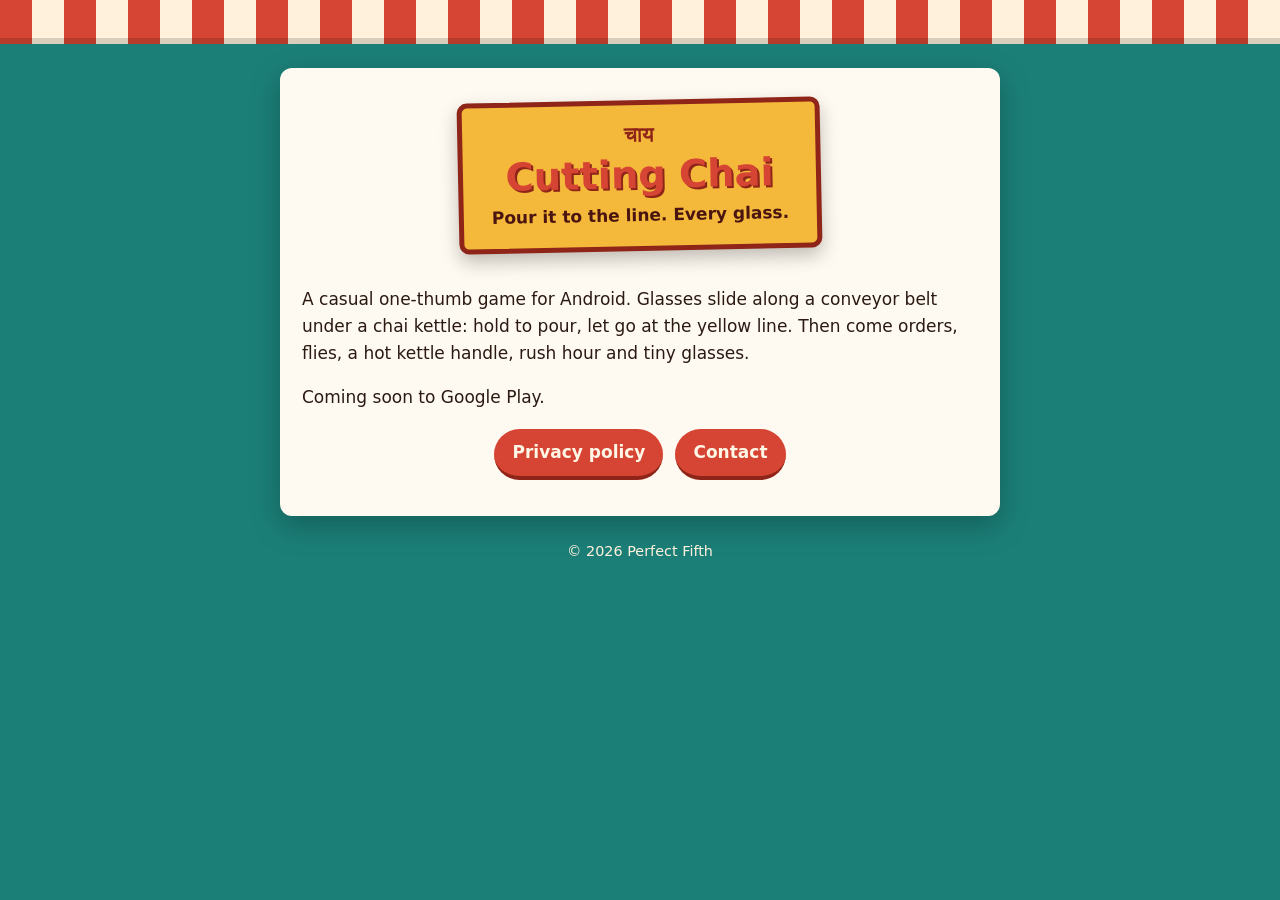
==== index.html @ 883c888c "Cutting Chai site: home page, privacy policy, app-ads.txt" ====
<!doctype html>
<html lang="en">
<head>
<meta charset="utf-8">
<meta name="viewport" content="width=device-width, initial-scale=1">
<title>Cutting Chai</title>
<meta name="description" content="Cutting Chai: pour it to the line, every glass. A casual one-thumb game for Android by Perfect Fifth.">
<link rel="stylesheet" href="style.css">
</head>
<body>
<header class="awning" aria-hidden="true"></header>
<main class="page home">
  <div class="sign">
    <p class="chai" lang="hi">चाय</p>
    <h1>Cutting Chai</h1>
    <p class="tag">Pour it to the line. Every glass.</p>
  </div>
  <p>A casual one-thumb game for Android. Glasses slide along a conveyor belt under a chai
  kettle: hold to pour, let go at the yellow line. Then come orders, flies, a hot kettle handle,
  rush hour and tiny glasses.</p>
  <p>Coming soon to Google Play.</p>
  <nav class="links">
    <a href="privacy.html">Privacy policy</a>
    <a href="mailto:akshatmahajan1499@gmail.com">Contact</a>
  </nav>
</main>
<footer class="foot">© 2026 Perfect Fifth</footer>
</body>
</html>
---- style.css ----
/* Cutting Chai site: the stall's colours (turquoise wall, red/cream awning, mustard sign). */
:root {
  --wall: #1b7f78;
  --paper: #fffaf1;
  --ink: #2b1a14;
  --muted: #6b5a52;
  --red: #d64533;
  --red-deep: #8f2519;
  --cream: #fff1dc;
  --sign: #f4b93a;
  --link: #8f2519;
}
@media (prefers-color-scheme: dark) {
  :root {
    --paper: #1d1714;
    --ink: #f3e9df;
    --muted: #b8a89d;
    --link: #f4b93a;
  }
}
* { box-sizing: border-box; }
body {
  margin: 0;
  background: var(--wall);
  color: var(--ink);
  font: 17px/1.6 system-ui, -apple-system, "Segoe UI", Roboto, sans-serif;
}
.awning {
  height: 44px;
  background: repeating-linear-gradient(90deg, var(--red) 0 32px, var(--cream) 32px 64px);
  border-bottom: 6px solid rgba(0, 0, 0, 0.15);
}
.page {
  max-width: 720px;
  margin: 24px auto;
  padding: 28px 22px 36px;
  background: var(--paper);
  border-radius: 12px;
  box-shadow: 0 10px 30px rgba(0, 0, 0, 0.25);
}
@media (max-width: 760px) {
  .page { margin: 16px; padding: 22px 18px 30px; }
}
h1 { font-size: 1.9rem; line-height: 1.2; margin: 0.2em 0 0.1em; color: var(--red-deep); }
h2 { font-size: 1.2rem; margin: 1.8em 0 0.4em; color: var(--red-deep); }
@media (prefers-color-scheme: dark) { h1, h2 { color: var(--sign); } }
p, li { overflow-wrap: anywhere; }
ul { padding-left: 1.3em; }
li { margin: 0.3em 0; }
a { color: var(--link); }
.meta { color: var(--muted); margin-top: 0; }
.summary { background: rgba(244, 185, 58, 0.18); border-left: 4px solid var(--sign); padding: 10px 14px; border-radius: 6px; }
.back { margin: 0; font-size: 0.95rem; }
.foot { text-align: center; color: var(--cream); font-size: 0.9rem; padding: 0 16px 28px; }

/* Home page: the shop sign */
.home { text-align: center; }
.sign {
  display: inline-block;
  background: var(--sign);
  border: 5px solid var(--red-deep);
  border-radius: 10px;
  padding: 14px 28px 16px;
  margin: 4px 0 18px;
  transform: rotate(-1.2deg);
  box-shadow: 0 8px 18px rgba(0, 0, 0, 0.25);
}
.sign .chai { margin: 0; color: var(--red-deep); font-weight: 800; font-size: 1.3rem; }
.sign h1 { margin: 0; color: var(--red); font-size: 2.4rem; text-shadow: 2px 2px 0 var(--red-deep); }
.sign .tag { margin: 4px 0 0; color: #4a1410; font-weight: 600; }
.home > p { text-align: left; }
.links { display: flex; gap: 12px; justify-content: center; flex-wrap: wrap; margin-top: 18px; }
.links a {
  display: inline-block; padding: 10px 18px; border-radius: 999px;
  background: var(--red); color: #fff6e6; text-decoration: none; font-weight: 700;
  border-bottom: 4px solid var(--red-deep);
}
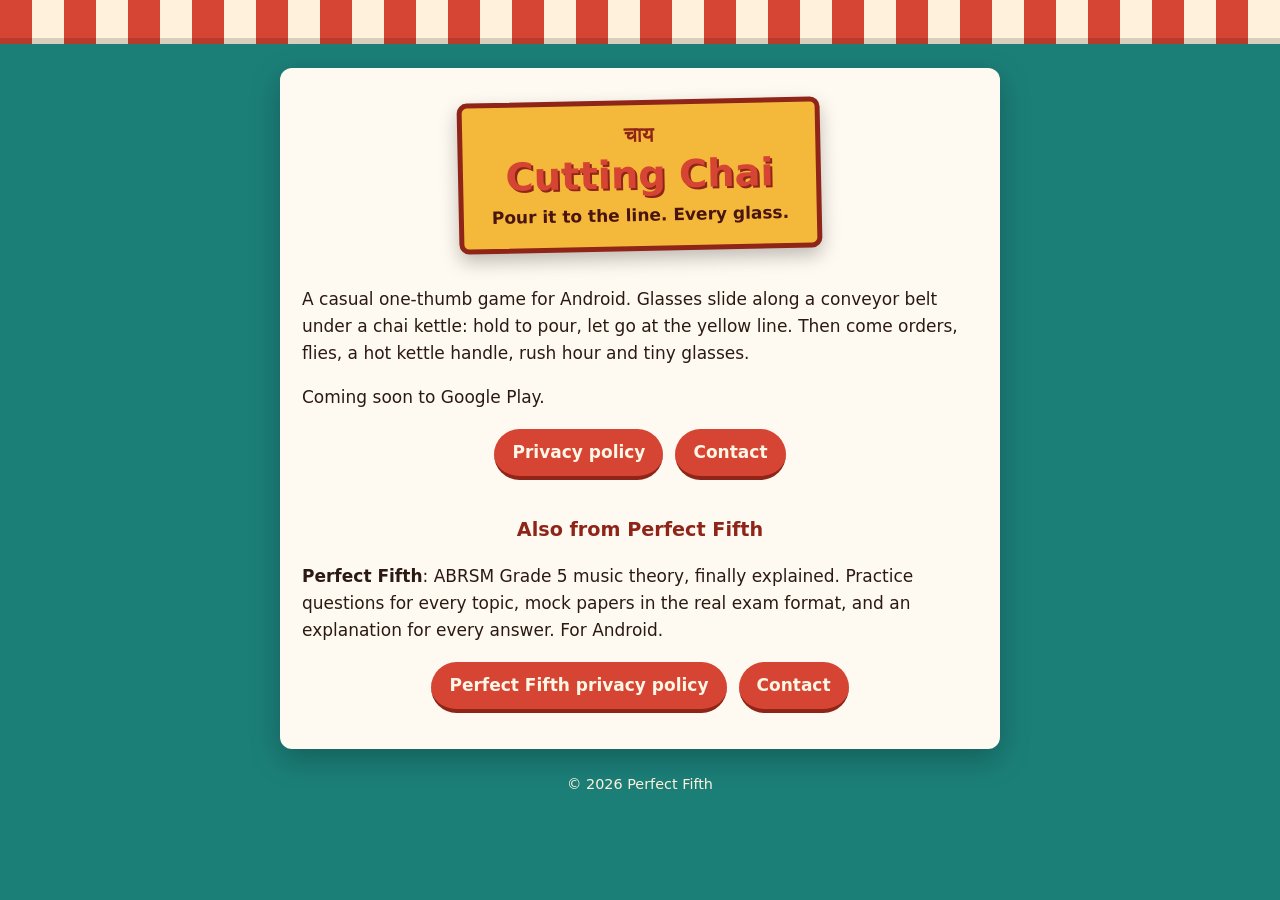
==== commit ef4aea2d: "Home page: add Perfect Fifth and a link to its privacy policy Co-Authored-By: Claude Opus 5.5 <norep" ====
--- a/index.html
+++ b/index.html
@@ -23,6 +23,14 @@
     <a href="privacy.html">Privacy policy</a>
     <a href="mailto:akshatmahajan1499@gmail.com">Contact</a>
   </nav>
+  <h2>Also from Perfect Fifth</h2>
+  <p><strong>Perfect Fifth</strong>: ABRSM Grade 5 music theory, finally explained. Practice
+  questions for every topic, mock papers in the real exam format, and an explanation for every
+  answer. For Android.</p>
+  <nav class="links">
+    <a href="perfect-fifth/privacy.html">Perfect Fifth privacy policy</a>
+    <a href="mailto:perfect.fifth.2026@gmail.com">Contact</a>
+  </nav>
 </main>
 <footer class="foot">© 2026 Perfect Fifth</footer>
 </body>
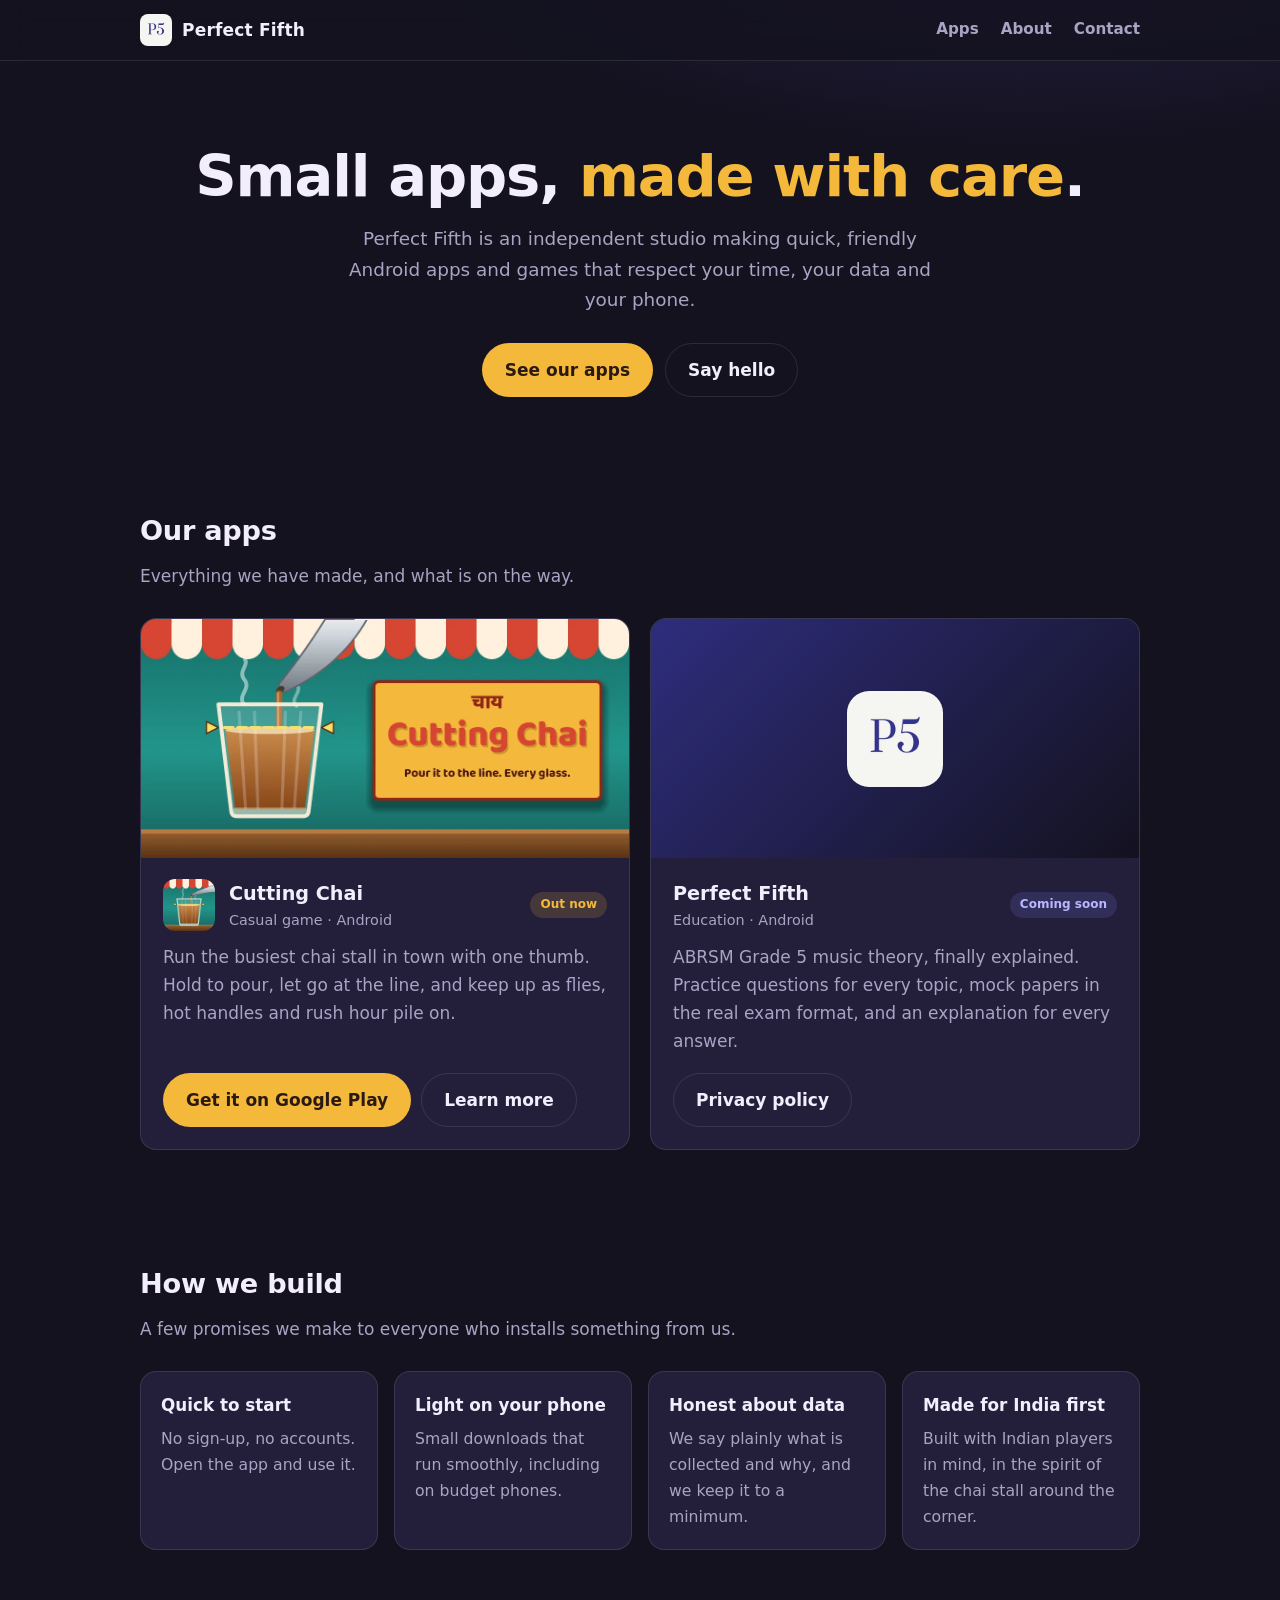
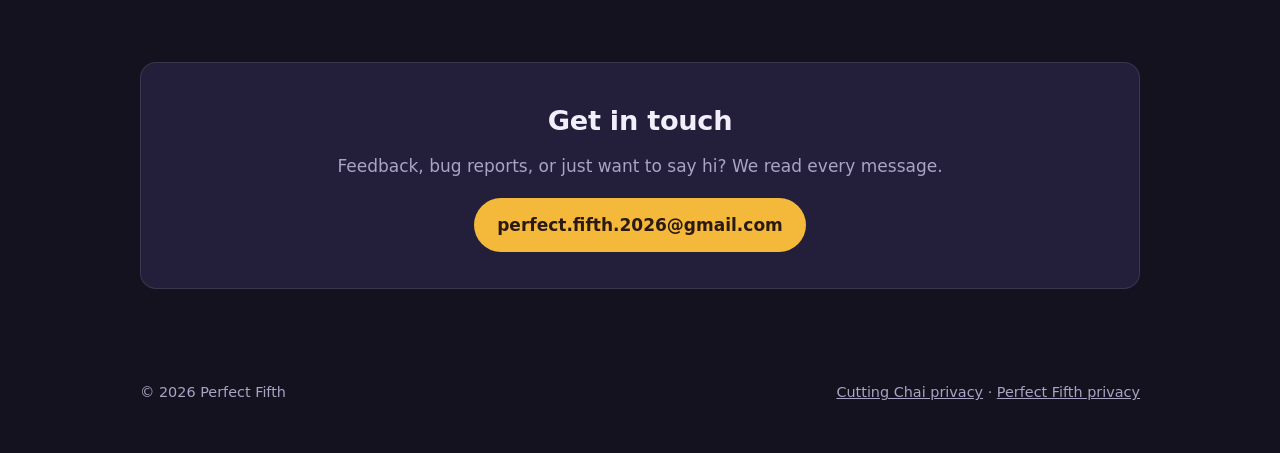
==== commit 458fdb3d: "Studio home page, Cutting Chai page with screenshots, project contact email" ====
--- a/index.html
+++ b/index.html
@@ -3,35 +3,116 @@
 <head>
 <meta charset="utf-8">
 <meta name="viewport" content="width=device-width, initial-scale=1">
-<title>Cutting Chai</title>
-<meta name="description" content="Cutting Chai: pour it to the line, every glass. A casual one-thumb game for Android by Perfect Fifth.">
-<link rel="stylesheet" href="style.css">
+<title>Perfect Fifth: apps and games for Android</title>
+<meta name="description" content="Perfect Fifth makes small, polished Android apps and games. Home of Cutting Chai, a one-thumb chai stall game, and Perfect Fifth, ABRSM Grade 5 music theory.">
+<meta property="og:title" content="Perfect Fifth: apps and games for Android">
+<meta property="og:description" content="Small, polished Android apps and games. Out now: Cutting Chai.">
+<meta property="og:image" content="https://akshat3112-ai.github.io/cutting-chai/feature.webp">
+<link rel="icon" href="perfect-fifth/favicon.png">
+<link rel="stylesheet" href="site.css">
 </head>
 <body>
-<header class="awning" aria-hidden="true"></header>
-<main class="page home">
-  <div class="sign">
-    <p class="chai" lang="hi">चाय</p>
-    <h1>Cutting Chai</h1>
-    <p class="tag">Pour it to the line. Every glass.</p>
+<header class="top">
+  <div class="wrap">
+    <a class="logo" href="./"><img src="perfect-fifth/logo-256.webp" alt="" width="32" height="32">Perfect Fifth</a>
+    <nav aria-label="Main">
+      <a href="#apps">Apps</a>
+      <a href="#about">About</a>
+      <a href="#contact">Contact</a>
+    </nav>
   </div>
-  <p>A casual one-thumb game for Android. Glasses slide along a conveyor belt under a chai
-  kettle: hold to pour, let go at the yellow line. Then come orders, flies, a hot kettle handle,
-  rush hour and tiny glasses.</p>
-  <p>Coming soon to Google Play.</p>
-  <nav class="links">
-    <a href="privacy.html">Privacy policy</a>
-    <a href="mailto:akshatmahajan1499@gmail.com">Contact</a>
-  </nav>
-  <h2>Also from Perfect Fifth</h2>
-  <p><strong>Perfect Fifth</strong>: ABRSM Grade 5 music theory, finally explained. Practice
-  questions for every topic, mock papers in the real exam format, and an explanation for every
-  answer. For Android.</p>
-  <nav class="links">
-    <a href="perfect-fifth/privacy.html">Perfect Fifth privacy policy</a>
-    <a href="mailto:perfect.fifth.2026@gmail.com">Contact</a>
-  </nav>
+</header>
+
+<main>
+  <section class="hero">
+    <div class="wrap">
+      <h1>Small apps, <em>made with care</em>.</h1>
+      <p>Perfect Fifth is an independent studio making quick, friendly Android apps and games that
+      respect your time, your data and your phone.</p>
+      <div class="btns">
+        <a class="btn primary" href="#apps">See our apps</a>
+        <a class="btn ghost" href="#contact">Say hello</a>
+      </div>
+    </div>
+  </section>
+
+  <section id="apps">
+    <div class="wrap">
+      <h2>Our apps</h2>
+      <p class="lead">Everything we have made, and what is on the way.</p>
+      <div class="apps">
+
+        <article class="app">
+          <div class="cover"><img src="cutting-chai/feature.webp" alt="Cutting Chai: a glass of chai being poured to the line" width="1024" height="500" loading="lazy"></div>
+          <div class="body">
+            <div class="row">
+              <img src="cutting-chai/icon.webp" alt="" width="52" height="52" loading="lazy">
+              <div>
+                <h3>Cutting Chai</h3>
+                <p class="sub">Casual game · Android</p>
+              </div>
+              <span class="pill" style="margin-left:auto">Out now</span>
+            </div>
+            <p>Run the busiest chai stall in town with one thumb. Hold to pour, let go at the line,
+            and keep up as flies, hot handles and rush hour pile on.</p>
+            <div class="actions">
+              <a class="btn primary" href="https://play.google.com/store/apps/details?id=com.perfectfifth.cuttingchai">Get it on Google Play</a>
+              <a class="btn ghost" href="cutting-chai/">Learn more</a>
+            </div>
+          </div>
+        </article>
+
+        <article class="app">
+          <div class="cover plain"><img src="perfect-fifth/logo-256.webp" alt="" width="96" height="96" loading="lazy"></div>
+          <div class="body">
+            <div class="row">
+              <div>
+                <h3>Perfect Fifth</h3>
+                <p class="sub">Education · Android</p>
+              </div>
+              <span class="pill soon" style="margin-left:auto">Coming soon</span>
+            </div>
+            <p>ABRSM Grade 5 music theory, finally explained. Practice questions for every topic,
+            mock papers in the real exam format, and an explanation for every answer.</p>
+            <div class="actions">
+              <a class="btn ghost" href="perfect-fifth/privacy.html">Privacy policy</a>
+            </div>
+          </div>
+        </article>
+
+      </div>
+    </div>
+  </section>
+
+  <section id="about">
+    <div class="wrap">
+      <h2>How we build</h2>
+      <p class="lead">A few promises we make to everyone who installs something from us.</p>
+      <div class="values">
+        <div class="value"><h3>Quick to start</h3><p>No sign-up, no accounts. Open the app and use it.</p></div>
+        <div class="value"><h3>Light on your phone</h3><p>Small downloads that run smoothly, including on budget phones.</p></div>
+        <div class="value"><h3>Honest about data</h3><p>We say plainly what is collected and why, and we keep it to a minimum.</p></div>
+        <div class="value"><h3>Made for India first</h3><p>Built with Indian players in mind, in the spirit of the chai stall around the corner.</p></div>
+      </div>
+    </div>
+  </section>
+
+  <section id="contact">
+    <div class="wrap">
+      <div class="contact">
+        <h2>Get in touch</h2>
+        <p>Feedback, bug reports, or just want to say hi? We read every message.</p>
+        <a class="btn primary" href="mailto:perfect.fifth.2026@gmail.com">perfect.fifth.2026@gmail.com</a>
+      </div>
+    </div>
+  </section>
 </main>
-<footer class="foot">© 2026 Perfect Fifth</footer>
+
+<footer>
+  <div class="wrap">
+    <span>© 2026 Perfect Fifth</span>
+    <span><a href="privacy.html">Cutting Chai privacy</a> · <a href="perfect-fifth/privacy.html">Perfect Fifth privacy</a></span>
+  </div>
+</footer>
 </body>
 </html>
--- a/site.css
+++ b/site.css
@@ -0,0 +1,117 @@
+/* Perfect Fifth studio site. Shared by the studio home page and each app's page.
+   Privacy pages keep their own style files so the policy URLs never change look under Play's feet. */
+:root {
+  --bg: #14121f;
+  --bg-2: #1c1930;
+  --card: #231f3b;
+  --line: rgba(255, 255, 255, 0.1);
+  --text: #f2eefc;
+  --muted: #a9a3c4;
+  --accent: #f4b93a;      /* the chai-stall mustard, our one warm colour */
+  --accent-ink: #2b1a14;
+  --indigo: #6f6ad8;
+  --radius: 16px;
+  --max: 1040px;
+}
+* { box-sizing: border-box; }
+html { scroll-behavior: smooth; }
+body {
+  margin: 0;
+  background: radial-gradient(1200px 600px at 80% -10%, #2a2552 0%, transparent 60%), var(--bg);
+  color: var(--text);
+  font: 17px/1.65 system-ui, -apple-system, "Segoe UI", Roboto, "Helvetica Neue", sans-serif;
+  -webkit-font-smoothing: antialiased;
+}
+img { max-width: 100%; height: auto; display: block; }
+a { color: var(--accent); }
+.wrap { max-width: var(--max); margin: 0 auto; padding: 0 20px; }
+
+/* top bar */
+.top { position: sticky; top: 0; z-index: 10; backdrop-filter: blur(12px); background: rgba(20, 18, 31, 0.78); border-bottom: 1px solid var(--line); }
+.top .wrap { display: flex; align-items: center; justify-content: space-between; height: 60px; }
+.logo { display: flex; align-items: center; gap: 10px; color: var(--text); text-decoration: none; font-weight: 700; letter-spacing: 0.2px; }
+.logo img { width: 32px; height: 32px; border-radius: 8px; }
+.top nav { display: flex; gap: 22px; }
+.top nav a { color: var(--muted); text-decoration: none; font-size: 0.95rem; font-weight: 600; }
+.top nav a:hover { color: var(--text); }
+@media (max-width: 520px) { .top nav { gap: 14px; } .top nav a { font-size: 0.88rem; } }
+
+/* hero */
+.hero { padding: 84px 0 56px; text-align: center; }
+.hero h1 { font-size: clamp(2.2rem, 6vw, 3.6rem); line-height: 1.1; margin: 0 0 16px; letter-spacing: -0.02em; }
+.hero h1 em { font-style: normal; color: var(--accent); }
+.hero p { max-width: 620px; margin: 0 auto 28px; color: var(--muted); font-size: 1.15rem; }
+
+/* buttons */
+.btn { display: inline-block; padding: 12px 22px; border-radius: 999px; font-weight: 700; text-decoration: none; border: 1px solid transparent; }
+.btn.primary { background: var(--accent); color: var(--accent-ink); }
+.btn.primary:hover { filter: brightness(1.08); }
+.btn.ghost { border-color: var(--line); color: var(--text); }
+.btn.ghost:hover { background: rgba(255, 255, 255, 0.06); }
+.btns { display: flex; gap: 12px; justify-content: center; flex-wrap: wrap; }
+
+/* sections */
+section { padding: 56px 0; }
+h2 { font-size: 1.7rem; margin: 0 0 8px; letter-spacing: -0.01em; }
+.lead { color: var(--muted); margin: 0 0 28px; max-width: 640px; }
+
+/* app cards */
+.apps { display: grid; grid-template-columns: repeat(auto-fit, minmax(300px, 1fr)); gap: 20px; }
+.app { background: var(--card); border: 1px solid var(--line); border-radius: var(--radius); overflow: hidden; display: flex; flex-direction: column; }
+.app .cover { aspect-ratio: 1024 / 500; background: var(--bg-2); }
+.app .cover img { width: 100%; height: 100%; object-fit: cover; }
+.app .cover.plain { display: grid; place-items: center; background: linear-gradient(135deg, #2e2d7d, #14121f); }
+.app .cover.plain img { width: 96px; height: 96px; border-radius: 22px; }
+.app .body { padding: 20px 22px 22px; display: flex; flex-direction: column; gap: 10px; flex: 1; }
+.app .row { display: flex; align-items: center; gap: 14px; }
+.app .row img { width: 52px; height: 52px; border-radius: 12px; }
+.app h3 { margin: 0; font-size: 1.2rem; }
+.app .sub { margin: 0; color: var(--muted); font-size: 0.9rem; }
+.app p { margin: 0; color: var(--muted); }
+.app .actions { margin-top: auto; padding-top: 8px; display: flex; gap: 10px; flex-wrap: wrap; }
+.pill { display: inline-block; font-size: 0.75rem; font-weight: 700; padding: 3px 10px; border-radius: 999px; background: rgba(244, 185, 58, 0.16); color: var(--accent); }
+.pill.soon { background: rgba(111, 106, 216, 0.2); color: #b9b6ff; }
+
+/* about + values */
+.values { display: grid; grid-template-columns: repeat(auto-fit, minmax(220px, 1fr)); gap: 16px; }
+.value { background: var(--card); border: 1px solid var(--line); border-radius: var(--radius); padding: 20px; }
+.value h3 { margin: 0 0 6px; font-size: 1.05rem; }
+.value p { margin: 0; color: var(--muted); font-size: 0.98rem; }
+
+/* screenshot strip */
+.shots { display: flex; gap: 16px; overflow-x: auto; padding: 4px 20px 18px; margin: 0 -20px; scroll-snap-type: x mandatory; scroll-padding-left: 20px; }
+.shots figure { margin: 0; flex: 0 0 auto; width: 220px; scroll-snap-align: start; }
+.shots img { width: 220px; height: auto; aspect-ratio: 9 / 16; object-fit: cover; border-radius: 22px; border: 1px solid var(--line); background: var(--card); }
+.shots figcaption { color: var(--muted); font-size: 0.85rem; margin-top: 8px; text-align: center; }
+@media (min-width: 900px) { .shots figure, .shots img { width: 236px; } }
+
+/* feature list */
+.features { display: grid; grid-template-columns: repeat(auto-fit, minmax(260px, 1fr)); gap: 16px; }
+.feature { background: var(--card); border: 1px solid var(--line); border-radius: var(--radius); padding: 18px 20px; }
+.feature .em { font-size: 1.6rem; line-height: 1; }
+.feature h3 { margin: 8px 0 4px; font-size: 1.05rem; }
+.feature h3 .pill { margin-left: 6px; vertical-align: middle; white-space: nowrap; }
+.feature p { margin: 0; color: var(--muted); font-size: 0.97rem; }
+
+/* game page hero */
+.game-hero { display: grid; grid-template-columns: 1.1fr 1fr; gap: 36px; align-items: center; padding: 56px 0 24px; }
+.game-hero .titlebox { display: flex; align-items: center; gap: 16px; margin-bottom: 14px; }
+.game-hero .titlebox img { width: 76px; height: 76px; border-radius: 18px; box-shadow: 0 6px 20px rgba(0, 0, 0, 0.4); }
+.game-hero h1 { margin: 0; font-size: clamp(2rem, 5vw, 2.8rem); line-height: 1.1; }
+.game-hero .by { margin: 0; color: var(--muted); }
+.game-hero p.tag { color: var(--text); font-size: 1.2rem; margin: 0 0 12px; }
+.game-hero p.desc { color: var(--muted); margin: 0 0 22px; }
+.game-hero .feature-img { border-radius: var(--radius); border: 1px solid var(--line); box-shadow: 0 16px 50px rgba(0, 0, 0, 0.45); }
+@media (max-width: 800px) { .game-hero { grid-template-columns: 1fr; } .game-hero .btns { justify-content: flex-start; } }
+.facts { display: flex; gap: 10px; flex-wrap: wrap; margin: 0 0 22px; padding: 0; list-style: none; }
+.facts li { margin: 0; padding: 4px 12px; border-radius: 999px; border: 1px solid var(--line); color: var(--muted); font-size: 0.88rem; }
+
+/* contact + footer */
+.contact { text-align: center; background: var(--card); border: 1px solid var(--line); border-radius: var(--radius); padding: 36px 20px; }
+.contact p { color: var(--muted); margin: 0 0 18px; }
+footer { padding: 36px 0 48px; color: var(--muted); font-size: 0.9rem; }
+footer .wrap { display: flex; justify-content: space-between; gap: 12px; flex-wrap: wrap; }
+footer a { color: var(--muted); }
+footer a:hover { color: var(--text); }
+:focus-visible { outline: 3px solid var(--accent); outline-offset: 3px; border-radius: 6px; }
+@media (prefers-reduced-motion: reduce) { html { scroll-behavior: auto; } }
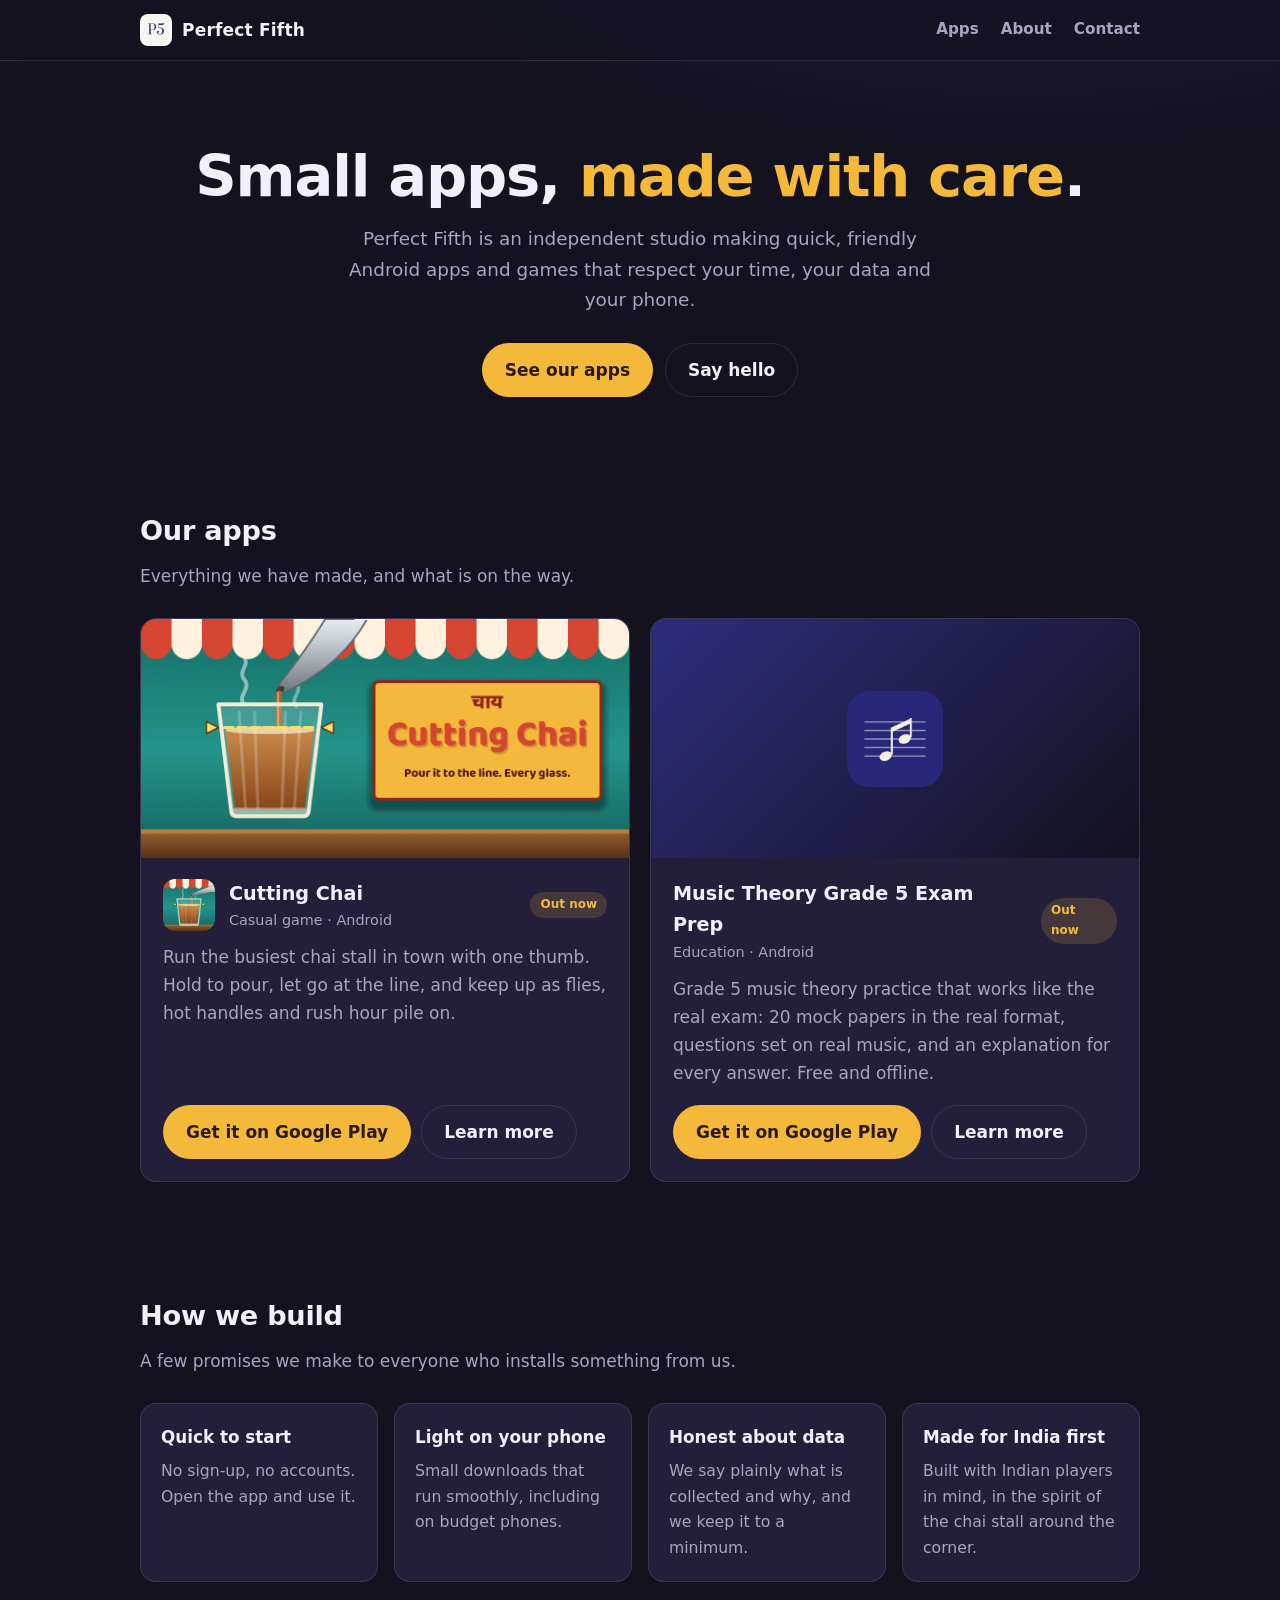
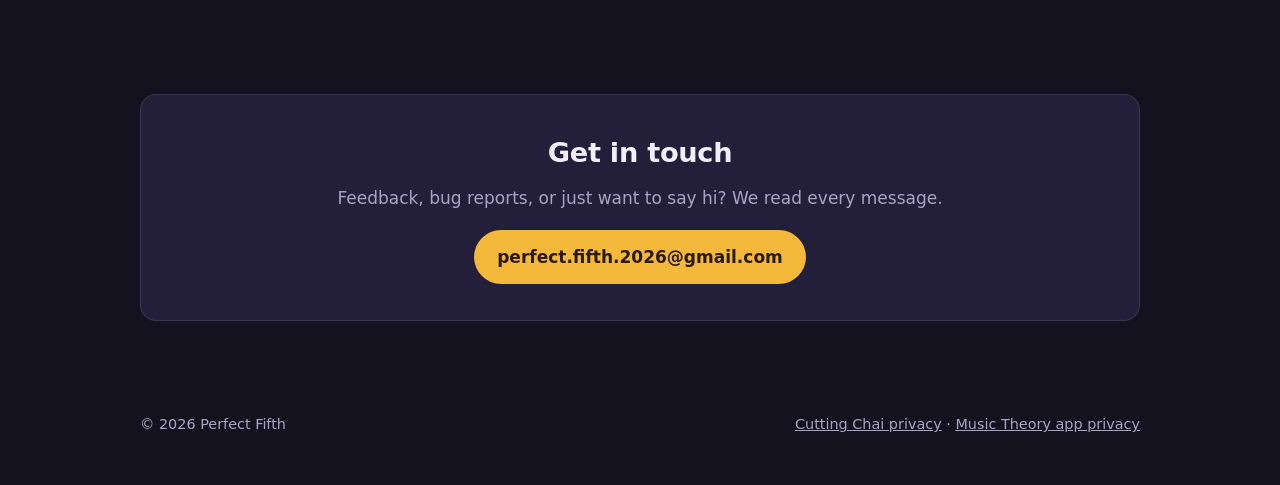
==== commit d8ad8381: "Music Theory Grade 5 Exam Prep is live: app page with Play listing details and screenshots" ====
--- a/index.html
+++ b/index.html
@@ -4,7 +4,7 @@
 <meta charset="utf-8">
 <meta name="viewport" content="width=device-width, initial-scale=1">
 <title>Perfect Fifth: apps and games for Android</title>
-<meta name="description" content="Perfect Fifth makes small, polished Android apps and games. Home of Cutting Chai, a one-thumb chai stall game, and Perfect Fifth, ABRSM Grade 5 music theory.">
+<meta name="description" content="Perfect Fifth makes small, polished Android apps and games. Makers of Cutting Chai, a one-thumb chai stall game, and Music Theory Grade 5 Exam Prep.">
 <meta property="og:title" content="Perfect Fifth: apps and games for Android">
 <meta property="og:description" content="Small, polished Android apps and games. Out now: Cutting Chai.">
 <meta property="og:image" content="https://akshat3112-ai.github.io/cutting-chai/feature.webp">
@@ -63,19 +63,20 @@
         </article>
 
         <article class="app">
-          <div class="cover plain"><img src="perfect-fifth/logo-256.webp" alt="" width="96" height="96" loading="lazy"></div>
+          <div class="cover plain"><img src="perfect-fifth/icon.webp" alt="" width="96" height="96" loading="lazy"></div>
           <div class="body">
             <div class="row">
               <div>
-                <h3>Perfect Fifth</h3>
+                <h3>Music Theory Grade 5 Exam Prep</h3>
                 <p class="sub">Education · Android</p>
               </div>
-              <span class="pill soon" style="margin-left:auto">Coming soon</span>
+              <span class="pill" style="margin-left:auto">Out now</span>
             </div>
-            <p>ABRSM Grade 5 music theory, finally explained. Practice questions for every topic,
-            mock papers in the real exam format, and an explanation for every answer.</p>
+            <p>Grade 5 music theory practice that works like the real exam: 20 mock papers in the
+            real format, questions set on real music, and an explanation for every answer. Free and offline.</p>
             <div class="actions">
-              <a class="btn ghost" href="perfect-fifth/privacy.html">Privacy policy</a>
+              <a class="btn primary" href="https://play.google.com/store/apps/details?id=com.perfectfifth.app">Get it on Google Play</a>
+              <a class="btn ghost" href="perfect-fifth/">Learn more</a>
             </div>
           </div>
         </article>
@@ -111,7 +112,7 @@
 <footer>
   <div class="wrap">
     <span>© 2026 Perfect Fifth</span>
-    <span><a href="privacy.html">Cutting Chai privacy</a> · <a href="perfect-fifth/privacy.html">Perfect Fifth privacy</a></span>
+    <span><a href="privacy.html">Cutting Chai privacy</a> · <a href="perfect-fifth/privacy.html">Music Theory app privacy</a></span>
   </div>
 </footer>
 </body>
